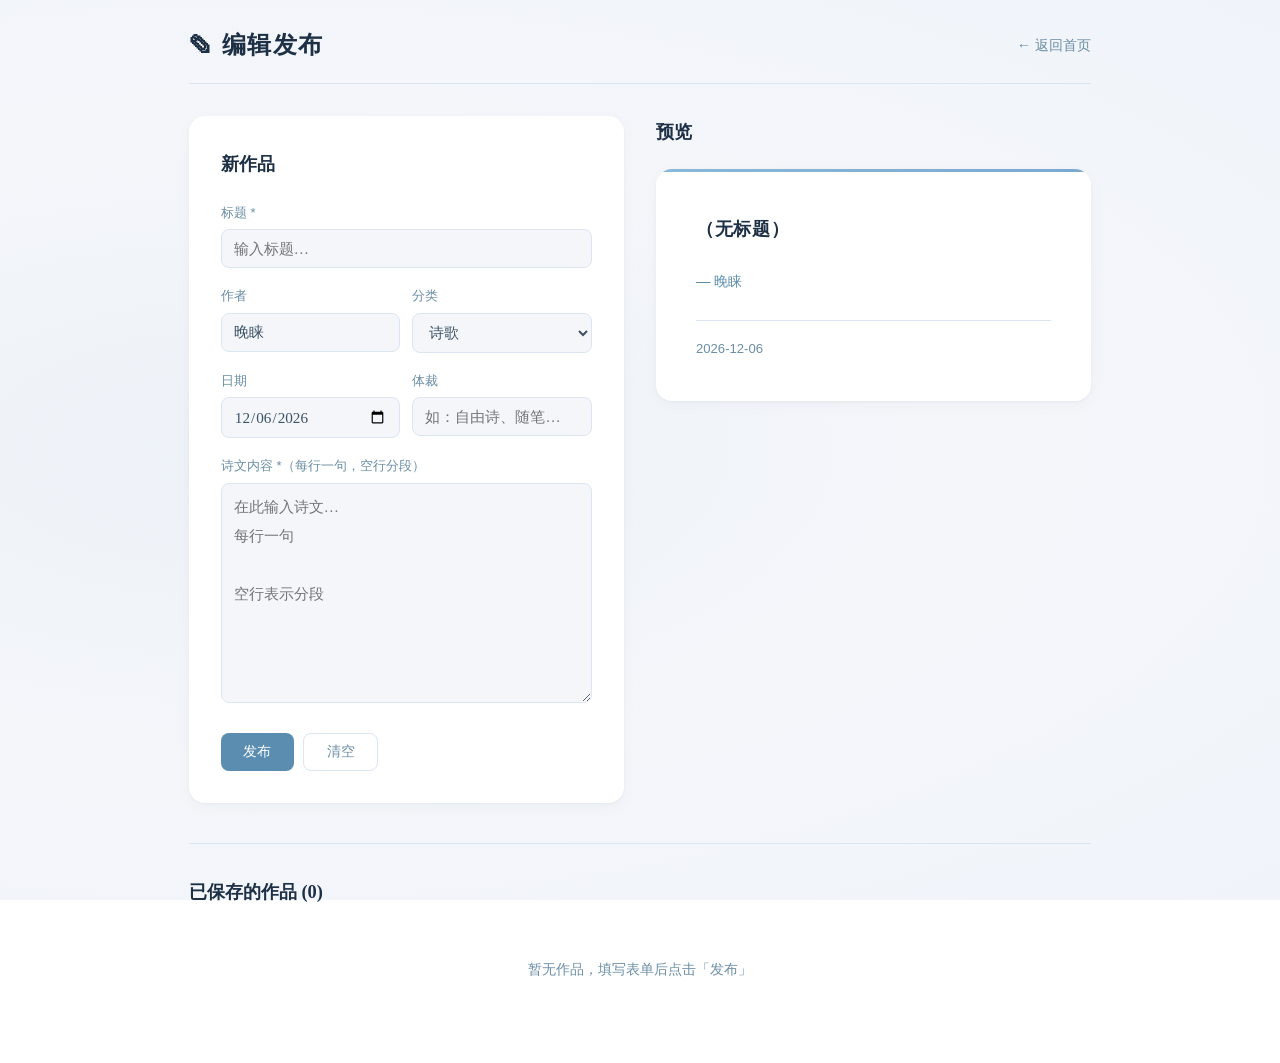
==== editor.html @ 4e7ba487 "新增编辑发布页面 - editor.html: 表单+实时预览+已保存列表(编辑/删除) - 使用localStorage存储用户诗词 - 主页加载时自动合并JSON+localStorage中的诗词" ====
<!DOCTYPE html>
<html lang="zh-CN">
<head>
  <meta charset="UTF-8">
  <meta name="viewport" content="width=device-width, initial-scale=1.0">
  <title>编辑发布 — 晚睐</title>
  <link rel="stylesheet" href="styles.css">
  <style>
    .editor-wrapper {
      max-width: 960px;
      margin: 0 auto;
      padding: 1.5rem 1rem 3rem;
    }

    .editor-header {
      display: flex;
      align-items: center;
      justify-content: space-between;
      margin-bottom: 2rem;
      padding-bottom: 1rem;
      border-bottom: 1px solid var(--color-border);
    }

    .editor-header .back-link {
      font-family: var(--font-ui);
      font-size: 0.9rem;
      color: var(--color-meta);
      text-decoration: none;
      transition: color 0.2s;
    }

    .editor-header .back-link:hover { color: var(--color-accent); }

    .editor-header h1 {
      font-family: var(--font-heading);
      font-size: 1.5rem;
      color: var(--color-heading);
      letter-spacing: 0.06em;
    }

    .editor-main {
      display: grid;
      grid-template-columns: 1fr 1fr;
      gap: 2rem;
      margin-bottom: 2.5rem;
    }

    @media (max-width: 700px) {
      .editor-main {
        grid-template-columns: 1fr;
      }
    }

    /* 表单 */
    .form-panel {
      background: var(--color-card);
      border-radius: var(--radius-card);
      box-shadow: var(--shadow-card);
      padding: 2rem;
    }

    .form-panel h2 {
      font-family: var(--font-heading);
      font-size: 1.15rem;
      color: var(--color-heading);
      margin-bottom: 1.2rem;
    }

    .form-group {
      margin-bottom: 1rem;
    }

    .form-row {
      display: flex;
      gap: 0.75rem;
    }

    .form-row .form-group { flex: 1; }

    .form-group label {
      display: block;
      font-family: var(--font-ui);
      font-size: 0.82rem;
      color: var(--color-meta);
      margin-bottom: 0.3rem;
    }

    .form-group input,
    .form-group select,
    .form-group textarea {
      width: 100%;
      font-family: var(--font-body);
      font-size: 0.95rem;
      padding: 0.6rem 0.75rem;
      border: 1px solid var(--color-border);
      border-radius: 8px;
      background: var(--color-bg);
      color: var(--color-body);
      transition: border-color 0.2s;
      outline: none;
    }

    .form-group input:focus,
    .form-group select:focus,
    .form-group textarea:focus {
      border-color: var(--color-accent);
      box-shadow: 0 0 0 3px rgba(91,141,176,0.12);
    }

    .form-group textarea {
      min-height: 220px;
      line-height: 1.9;
      resize: vertical;
    }

    .form-actions {
      display: flex;
      gap: 0.6rem;
      margin-top: 1.2rem;
    }

    .btn {
      font-family: var(--font-ui);
      font-size: 0.9rem;
      padding: 0.55rem 1.4rem;
      border-radius: 8px;
      border: none;
      cursor: pointer;
      transition: all 0.2s;
    }

    .btn-primary {
      background: var(--color-accent);
      color: #fff;
    }

    .btn-primary:hover { background: var(--color-accent-light); }

    .btn-outline {
      background: transparent;
      border: 1px solid var(--color-border);
      color: var(--color-meta);
    }

    .btn-outline:hover { border-color: var(--color-accent); color: var(--color-accent); }

    .btn-danger {
      background: transparent;
      border: 1px solid #dcc;
      color: #b0606c;
      font-size: 0.8rem;
      padding: 0.3rem 0.8rem;
    }

    .btn-danger:hover { background: #fdf2f2; }

    /* 预览 */
    .preview-panel h2 {
      font-family: var(--font-heading);
      font-size: 1.15rem;
      color: var(--color-heading);
      margin-bottom: 1.2rem;
    }

    #preview-card {
      min-height: 150px;
    }

    .preview-placeholder {
      text-align: center;
      color: var(--color-meta);
      font-family: var(--font-ui);
      font-size: 0.9rem;
      padding: 3rem 1rem;
      background: var(--color-bg);
      border-radius: var(--radius-card);
    }

    /* 已保存列表 */
    .saved-section {
      border-top: 1px solid var(--color-border);
      padding-top: 2rem;
    }

    .saved-section h2 {
      font-family: var(--font-heading);
      font-size: 1.15rem;
      color: var(--color-heading);
      margin-bottom: 1rem;
    }

    .saved-list { display: flex; flex-direction: column; gap: 0.75rem; }

    .saved-item {
      display: flex;
      align-items: center;
      justify-content: space-between;
      gap: 1rem;
      padding: 1rem 1.2rem;
      background: var(--color-card);
      border-radius: 10px;
      box-shadow: var(--shadow-card);
    }

    .saved-item .item-info {
      flex: 1;
      min-width: 0;
    }

    .saved-item .item-title {
      font-family: var(--font-heading);
      font-size: 1rem;
      color: var(--color-heading);
    }

    .saved-item .item-meta {
      font-family: var(--font-ui);
      font-size: 0.78rem;
      color: var(--color-meta);
      margin-top: 0.15rem;
    }

    .saved-item .item-actions {
      display: flex;
      gap: 0.4rem;
      flex-shrink: 0;
    }

    .empty-saved {
      text-align: center;
      color: var(--color-meta);
      font-family: var(--font-ui);
      font-size: 0.9rem;
      padding: 2rem;
    }

    .toast {
      position: fixed;
      bottom: 2rem;
      left: 50%;
      transform: translateX(-50%);
      background: var(--color-heading);
      color: #fff;
      font-family: var(--font-ui);
      font-size: 0.9rem;
      padding: 0.65rem 1.5rem;
      border-radius: 20px;
      z-index: 999;
      opacity: 0;
      transition: opacity 0.3s ease;
      pointer-events: none;
    }

    .toast.show { opacity: 1; }
  </style>
</head>
<body>

  <div class="editor-wrapper">
    <div class="editor-header">
      <h1>✎ 编辑发布</h1>
      <a href="index.html" class="back-link">← 返回首页</a>
    </div>

    <div class="editor-main">
      <!-- 表单 -->
      <div class="form-panel">
        <h2 id="form-title">新作品</h2>
        <div class="form-group">
          <label for="poem-title">标题 *</label>
          <input type="text" id="poem-title" placeholder="输入标题…" maxlength="60">
        </div>
        <div class="form-row">
          <div class="form-group">
            <label for="poem-author">作者</label>
            <input type="text" id="poem-author" value="晚睐" maxlength="30">
          </div>
          <div class="form-group">
            <label for="poem-category">分类</label>
            <select id="poem-category">
              <option value="poetry">诗歌</option>
              <option value="prose">散文</option>
            </select>
          </div>
        </div>
        <div class="form-row">
          <div class="form-group">
            <label for="poem-date">日期</label>
            <input type="date" id="poem-date">
          </div>
          <div class="form-group">
            <label for="poem-form">体裁</label>
            <input type="text" id="poem-form" placeholder="如：自由诗、随笔…" maxlength="20">
          </div>
        </div>
        <div class="form-group">
          <label for="poem-lines">诗文内容 *（每行一句，空行分段）</label>
          <textarea id="poem-lines" placeholder="在此输入诗文…&#10;每行一句&#10;&#10;空行表示分段"></textarea>
        </div>
        <div class="form-actions">
          <button class="btn btn-primary" id="btn-save">发布</button>
          <button class="btn btn-outline" id="btn-clear">清空</button>
        </div>
        <input type="hidden" id="edit-id" value="">
      </div>

      <!-- 预览 -->
      <div class="preview-panel">
        <h2>预览</h2>
        <div id="preview-card">
          <div class="preview-placeholder">填写标题和内容后<br>此处显示实时预览</div>
        </div>
      </div>
    </div>

    <!-- 已保存列表 -->
    <div class="saved-section">
      <h2>已保存的作品 (<span id="saved-count">0</span>)</h2>
      <div class="saved-list" id="saved-list">
        <div class="empty-saved">暂无作品，填写表单后点击「发布」</div>
      </div>
    </div>
  </div>

  <div class="toast" id="toast"></div>

  <script>
  (function () {
    'use strict';

    var STORAGE_KEY = 'user-poems';

    var titleInp = document.getElementById('poem-title');
    var authorInp = document.getElementById('poem-author');
    var categorySel = document.getElementById('poem-category');
    var dateInp = document.getElementById('poem-date');
    var formInp = document.getElementById('poem-form');
    var linesInp = document.getElementById('poem-lines');
    var editId = document.getElementById('edit-id');
    var btnSave = document.getElementById('btn-save');
    var btnClear = document.getElementById('btn-clear');
    var formTitle = document.getElementById('form-title');
    var previewCard = document.getElementById('preview-card');
    var savedList = document.getElementById('saved-list');
    var savedCount = document.getElementById('saved-count');

    /* ---- 设置今天日期 ---- */
    dateInp.value = new Date().toISOString().split('T')[0];

    /* ---- 加载已保存 ---- */
    function loadStored() {
      try {
        return JSON.parse(localStorage.getItem(STORAGE_KEY) || '[]');
      } catch (e) { return []; }
    }

    function saveStored(poems) {
      localStorage.setItem(STORAGE_KEY, JSON.stringify(poems));
    }

    /* ---- 实时预览 ---- */
    function updatePreview() {
      var poem = buildPoemFromForm();
      if (!poem.title && !poem.lines.length) {
        previewCard.innerHTML = '<div class="preview-placeholder">填写标题和内容后<br>此处显示实时预览</div>';
        return;
      }
      previewCard.innerHTML = createCardHTML(poem);
    }

    function buildPoemFromForm() {
      var rawLines = linesInp.value.split('\n');
      return {
        id: editId.value || '',
        title: titleInp.value.trim(),
        author: authorInp.value.trim() || '晚睐',
        category: categorySel.value,
        date: dateInp.value,
        form: formInp.value.trim(),
        lines: rawLines
      };
    }

    function createCardHTML(poem) {
      var h = '<article class="poem-card" style="pointer-events:none">';
      h += '<div class="card-header">';
      h += '<h2 class="card-title">' + esc(poem.title || '（无标题）') + '</h2>';
      h += '<span class="card-author">— ' + esc(poem.author) + '</span>';
      h += '</div>';
      h += '<div class="card-body">';
      poem.lines.forEach(function (line) {
        if (line === '') {
          h += '<span class="stanza-break" aria-hidden="true"></span>';
        } else {
          h += '<p>' + esc(line) + '</p>';
        }
      });
      h += '</div>';
      var parts = [];
      if (poem.date) parts.push(poem.date);
      if (poem.form) parts.push(poem.form);
      if (parts.length) {
        h += '<div class="card-meta">' + esc(parts.join(' · ')) + '</div>';
      }
      h += '</article>';
      return h;
    }

    function esc(s) {
      return String(s).replace(/&/g, '&amp;').replace(/</g, '&lt;').replace(/>/g, '&gt;');
    }

    /* ---- 保存 ---- */
    function save() {
      var poem = buildPoemFromForm();
      if (!poem.title) { toast('请输入标题'); titleInp.focus(); return; }
      var hasContent = poem.lines.some(function (l) { return l.trim() !== ''; });
      if (!hasContent) { toast('请输入诗文内容'); linesInp.focus(); return; }

      var poems = loadStored();

      if (editId.value) {
        // 编辑模式
        for (var i = 0; i < poems.length; i++) {
          if (poems[i].id === editId.value) {
            poems[i] = poem;
            break;
          }
        }
        toast('已更新');
      } else {
        // 新增
        poem.id = 'user-' + Date.now();
        poems.push(poem);
        toast('已发布');
      }

      saveStored(poems);
      clearForm();
      renderSaved();
    }

    /* ---- 清空表单 ---- */
    function clearForm() {
      titleInp.value = '';
      authorInp.value = '晚睐';
      categorySel.value = 'poetry';
      dateInp.value = new Date().toISOString().split('T')[0];
      formInp.value = '';
      linesInp.value = '';
      editId.value = '';
      formTitle.textContent = '新作品';
      btnSave.textContent = '发布';
      updatePreview();
    }

    /* ---- 编辑已有 ---- */
    function editPoem(id) {
      var poems = loadStored();
      var poem = poems.find(function (p) { return p.id === id; });
      if (!poem) return;
      titleInp.value = poem.title;
      authorInp.value = poem.author;
      categorySel.value = poem.category || 'poetry';
      dateInp.value = poem.date || '';
      formInp.value = poem.form || '';
      linesInp.value = poem.lines.join('\n');
      editId.value = poem.id;
      formTitle.textContent = '编辑作品';
      btnSave.textContent = '保存修改';
      updatePreview();
      window.scrollTo({ top: 0, behavior: 'smooth' });
    }

    /* ---- 删除 ---- */
    function deletePoem(id) {
      if (!confirm('确定删除这篇作品？')) return;
      var poems = loadStored().filter(function (p) { return p.id !== id; });
      saveStored(poems);
      if (editId.value === id) clearForm();
      renderSaved();
      toast('已删除');
    }

    /* ---- 渲染已保存列表 ---- */
    function renderSaved() {
      var poems = loadStored();
      savedCount.textContent = poems.length;

      if (poems.length === 0) {
        savedList.innerHTML = '<div class="empty-saved">暂无作品，填写表单后点击「发布」</div>';
        return;
      }

      var html = '';
      poems.slice().reverse().forEach(function (p) {
        html += '<div class="saved-item">';
        html += '<div class="item-info">';
        html += '<div class="item-title">' + esc(p.title) + '</div>';
        html += '<div class="item-meta">' + esc(p.author) + ' · ' + esc(p.category || '') + ' · ' + esc(p.date || '') + '</div>';
        html += '</div>';
        html += '<div class="item-actions">';
        html += '<button class="btn btn-outline" data-edit="' + p.id + '" style="padding:0.3rem 0.8rem;font-size:0.82rem">编辑</button>';
        html += '<button class="btn btn-danger" data-delete="' + p.id + '">删除</button>';
        html += '</div>';
        html += '</div>';
      });
      savedList.innerHTML = html;

      savedList.querySelectorAll('[data-edit]').forEach(function (btn) {
        btn.addEventListener('click', function () { editPoem(this.dataset.edit); });
      });
      savedList.querySelectorAll('[data-delete]').forEach(function (btn) {
        btn.addEventListener('click', function () { deletePoem(this.dataset.delete); });
      });
    }

    /* ---- Toast ---- */
    var toastEl = document.getElementById('toast');
    var toastTimer;
    function toast(msg) {
      toastEl.textContent = msg;
      toastEl.classList.add('show');
      clearTimeout(toastTimer);
      toastTimer = setTimeout(function () { toastEl.classList.remove('show'); }, 2000);
    }

    /* ---- 事件绑定 ---- */
    btnSave.addEventListener('click', save);
    btnClear.addEventListener('click', clearForm);
    linesInp.addEventListener('input', updatePreview);
    titleInp.addEventListener('input', updatePreview);
    authorInp.addEventListener('input', updatePreview);

    /* ---- 初始 ---- */
    renderSaved();
    updatePreview();
  })();
  </script>
</body>
</html>
---- styles.css ----
/* ============================================
   晚睐 — 设计系统 (浅色系)
   ============================================ */

:root {
  /* 配色 */
  --color-bg: #f4f6fa;
  --color-card: #ffffff;
  --color-accent: #5b8db0;
  --color-accent-light: #8ab8d8;
  --color-heading: #1e3045;
  --color-body: #3d5265;
  --color-meta: #6b8ea5;
  --color-border: #dce6f0;
  --color-gradient-start: #d4e2f0;
  --color-gradient-end: #d8e0f2;

  /* 卡片渐变装饰 */
  --card-accent-gradient: linear-gradient(90deg, #8ab8d8, #7ba8d0);
  --card-hover-gradient: linear-gradient(135deg, #e8f0f8 0%, #ecf2fa 100%);

  /* 字体 */
  --font-heading: Georgia, 'Noto Serif SC', 'STSong', 'SimSun', serif;
  --font-body: Charter, Georgia, 'Noto Serif SC', 'STSong', serif;
  --font-ui: -apple-system, BlinkMacSystemFont, 'Segoe UI', 'PingFang SC', 'Microsoft YaHei', sans-serif;

  /* 间距 */
  --content-max: 720px;
  --card-padding: 2.5rem;
  --card-gap: 2rem;

  /* 阴影 */
  --shadow-card: 0 1px 3px rgba(30, 48, 69, 0.04), 0 4px 16px rgba(30, 48, 69, 0.03);
  --shadow-card-hover: 0 2px 6px rgba(30, 48, 69, 0.06), 0 8px 24px rgba(30, 48, 69, 0.05);

  /* 圆角 */
  --radius-card: 16px;
  --radius-btn: 24px;
}

/* ============================================
   幕布揭晓 — 梅花封面
   ============================================ */

.curtain {
  position: fixed;
  inset: 0;
  z-index: 1000;
  cursor: pointer;
  overflow: hidden;
}

.curtain-cover {
  position: fixed;
  inset: 0;
  z-index: 1001;
  display: flex;
  align-items: center;
  justify-content: center;
  background:
    radial-gradient(ellipse at 72% 22%, rgba(235,185,200,0.14) 0%, transparent 50%),
    radial-gradient(ellipse at 18% 65%, rgba(215,195,175,0.08) 0%, transparent 40%),
    radial-gradient(ellipse at 50% 80%, rgba(210,190,170,0.06) 0%, transparent 45%),
    linear-gradient(175deg, #fbf7f2 0%, #f6f0e6 35%, #f2e9db 70%, #efe4d4 100%);
  transition: transform 0.8s cubic-bezier(0.7, 0, 0.25, 1);
}

/* 宣纸纹理 */
.curtain-cover::before {
  content: '';
  position: absolute;
  inset: 0;
  z-index: 0;
  opacity: 0.25;
  background-image:
    radial-gradient(circle at 20% 30%, rgba(180,160,140,0.08) 0.5px, transparent 0.5px),
    radial-gradient(circle at 60% 70%, rgba(160,140,120,0.06) 0.4px, transparent 0.4px),
    radial-gradient(circle at 80% 20%, rgba(180,160,140,0.07) 0.6px, transparent 0.6px),
    radial-gradient(circle at 40% 55%, rgba(170,150,130,0.05) 0.5px, transparent 0.5px);
  background-size: 120px 100px, 150px 130px, 100px 80px, 140px 110px;
  background-position: 0 0, 30px 20px, 10px 40px, 50px 10px;
  pointer-events: none;
}

.curtain.open .curtain-cover {
  transform: translateY(-100%);
}

/* 梅花 SVG */
.plum-branch {
  position: fixed;
  top: -8%;
  right: -12%;
  width: 75%;
  height: 75%;
  max-width: 600px;
  z-index: 1002;
  pointer-events: none;
  transition: transform 0.8s cubic-bezier(0.7, 0, 0.25, 1), opacity 0.6s ease;
}

.curtain.open .plum-branch {
  transform: translateY(-50px);
  opacity: 0;
}

/* 中心文字 */
.curtain-center {
  position: relative;
  z-index: 1003;
  text-align: center;
  pointer-events: none;
  transition: opacity 0.5s ease, transform 0.5s ease;
}

.curtain.open .curtain-center {
  opacity: 0;
  transform: translateY(-25px);
}

.curtain-title {
  font-family: var(--font-heading);
  font-size: 3.5rem;
  font-size: clamp(3rem, 8vw, 5rem);
  color: #2a1a10;
  font-weight: 700;
  letter-spacing: 0.15em;
  margin-bottom: 0.6rem;
  text-shadow: 0 1px 3px rgba(0,0,0,0.06);
}

.curtain-subtitle {
  font-family: var(--font-ui);
  font-size: 0.9rem;
  font-size: clamp(0.9rem, 2vw, 1.1rem);
  color: rgba(80,60,40,0.5);
  letter-spacing: 0.1em;
  margin-bottom: 2.8rem;
}

.curtain-hint {
  font-family: var(--font-ui);
  font-size: 0.85rem;
  color: rgba(100,75,50,0.4);
  letter-spacing: 0.08em;
  animation: hint-pulse 2.5s ease-in-out infinite;
}

@keyframes hint-pulse {
  0%, 100% { opacity: 0.3; }
  50% { opacity: 0.8; }
}

/* 落花容器 */
.curtain-petals {
  position: fixed;
  inset: 0;
  z-index: 1004;
  pointer-events: none;
  overflow: hidden;
}

.petal {
  position: absolute;
  top: -20px;
  width: 12px;
  height: 14px;
  border-radius: 50% 0 50% 50%;
  background: var(--petal-color, #eab8c8);
  opacity: 0;
  animation: petal-fall linear infinite;
}

@keyframes petal-fall {
  0% {
    transform: translateY(0) translateX(0) rotate(0deg);
    opacity: 0;
  }
  6% {
    opacity: 0.7;
  }
  55% {
    opacity: 0.45;
  }
  100% {
    transform: translateY(108vh) translateX(var(--drift, 50px)) rotate(var(--spin, 400deg));
    opacity: 0;
  }
}

/* 移动端幕布调整 */
@media (max-width: 640px) {
  .plum-branch {
    top: -5%;
    right: -20%;
    width: 90%;
    height: 55%;
  }

  .curtain-title {
    letter-spacing: 0.1em;
  }

  .curtain-subtitle {
    margin-bottom: 2rem;
  }

  .petal {
    width: 10px;
    height: 12px;
  }
}

/* ============================================
   基础重置
   ============================================ */

*,
*::before,
*::after {
  box-sizing: border-box;
  margin: 0;
  padding: 0;
}

html {
  scroll-behavior: smooth;
  -webkit-font-smoothing: antialiased;
  -moz-osx-font-smoothing: grayscale;
}

body {
  font-family: var(--font-body);
  font-size: 1.1rem;
  line-height: 1.8;
  color: var(--color-body);
  background:
    radial-gradient(ellipse at 20% 50%, #edf2f8 0%, var(--color-bg) 50%, #f0f4fa 100%);
  background-attachment: fixed;
  min-height: 100vh;
  display: flex;
  flex-direction: column;
}

::selection {
  background: var(--color-gradient-start);
  color: var(--color-heading);
}

/* ============================================
   跳过链接 (无障碍)
   ============================================ */

.skip-link {
  position: absolute;
  top: -100px;
  left: 1rem;
  background: var(--color-heading);
  color: #fff;
  padding: 0.5rem 1rem;
  border-radius: 0 0 4px 4px;
  z-index: 100;
  font-family: var(--font-ui);
  font-size: 0.9rem;
  text-decoration: none;
}

.skip-link:focus {
  top: 0;
}

/* ============================================
   导航栏
   ============================================ */

.site-header {
  padding: 1.5rem 1rem;
  position: sticky;
  top: 0;
  z-index: 10;
  background: rgba(244, 246, 250, 0.85);
  backdrop-filter: blur(12px);
  -webkit-backdrop-filter: blur(12px);
  border-bottom: 1px solid var(--color-border);
}

.header-inner {
  max-width: var(--content-max);
  margin: 0 auto;
  display: flex;
  align-items: center;
  justify-content: space-between;
  flex-wrap: wrap;
  gap: 0.75rem;
}

.site-title {
  font-family: var(--font-heading);
  font-size: 1.3rem;
  font-weight: 700;
  color: var(--color-heading);
  text-decoration: none;
  letter-spacing: 0.08em;
}

.filter-nav {
  display: flex;
  gap: 0.4rem;
  flex-wrap: wrap;
}

.filter-btn {
  font-family: var(--font-ui);
  font-size: 0.85rem;
  padding: 0.4rem 1rem;
  border: 1px solid var(--color-border);
  border-radius: var(--radius-btn);
  background: transparent;
  color: var(--color-meta);
  cursor: pointer;
  transition: all 0.2s ease;
}

.filter-btn:hover {
  color: var(--color-accent);
  border-color: var(--color-accent);
}

.filter-btn.active {
  background: var(--color-accent);
  color: #fff;
  border-color: var(--color-accent);
}

/* ============================================
   英雄区
   ============================================ */

.hero {
  text-align: center;
  padding: 4rem 1rem 2rem;
}

.hero-title {
  font-family: var(--font-heading);
  font-size: 2.5rem;
  font-size: clamp(2.5rem, 6vw, 3.8rem);
  color: var(--color-heading);
  font-weight: 700;
  letter-spacing: 0.12em;
  margin-bottom: 0.75rem;
}

.hero-subtitle {
  font-family: var(--font-ui);
  font-size: 1.05rem;
  color: var(--color-meta);
  font-weight: 400;
  letter-spacing: 0.04em;
}

/* ============================================
   主内容区
   ============================================ */

main {
  flex: 1;
  padding: 0 1rem 4rem;
  position: relative;
  z-index: 2;
}

.poems-container {
  max-width: var(--content-max);
  margin: 0 auto;
  display: flex;
  flex-direction: column;
  gap: var(--card-gap);
}

/* gap fallback for older browsers */
.poem-card + .poem-card {
  margin-top: var(--card-gap);
}

@supports (gap: 1px) {
  .poem-card + .poem-card {
    margin-top: 0;
  }
}

.loading-text,
.error-text,
.empty-text {
  text-align: center;
  color: var(--color-meta);
  font-family: var(--font-ui);
  padding: 3rem 1rem;
}

.error-text {
  color: #b0606c;
}

/* ============================================
   诗歌卡片
   ============================================ */

.poem-card {
  background: var(--color-card);
  border-radius: var(--radius-card);
  box-shadow: var(--shadow-card);
  padding: var(--card-padding);
  position: relative;
  overflow: hidden;
  transition: transform 0.25s ease, box-shadow 0.25s ease;
}

.poem-card::before {
  content: '';
  position: absolute;
  top: 0;
  left: 0;
  right: 0;
  height: 3px;
  background: var(--card-accent-gradient);
  border-radius: var(--radius-card) var(--radius-card) 0 0;
}

@media (prefers-reduced-motion: no-preference) {
  .poem-card:hover {
    transform: translateY(-2px);
    box-shadow: var(--shadow-card-hover);
  }
}

.card-header {
  margin-bottom: 1.5rem;
  padding-top: 0.25rem;
}

.card-title {
  font-family: var(--font-heading);
  font-size: 1.35rem;
  font-size: clamp(1.35rem, 3vw, 1.7rem);
  color: var(--color-heading);
  font-weight: 700;
  margin-bottom: 0.25rem;
  letter-spacing: 0.04em;
}

.card-author {
  font-family: var(--font-ui);
  font-size: 0.9rem;
  color: var(--color-accent);
  font-weight: 500;
}

.card-body {
  font-family: var(--font-body);
  font-size: 1rem;
  font-size: clamp(1rem, 2vw, 1.15rem);
  line-height: 1.9;
  color: var(--color-body);
  overflow-wrap: break-word;
  word-break: break-word;
}

.stanza-break {
  display: block;
  margin-top: 1.2rem;
}

.card-meta {
  margin-top: 1.5rem;
  padding-top: 1rem;
  border-top: 1px solid var(--color-border);
  font-family: var(--font-ui);
  font-size: 0.82rem;
  color: var(--color-meta);
  display: flex;
  gap: 1rem;
  flex-wrap: wrap;
}

/* ============================================
   页脚
   ============================================ */

.site-footer {
  text-align: center;
  padding: 2rem 1rem;
  font-family: var(--font-ui);
  font-size: 0.85rem;
  color: var(--color-meta);
  border-top: 1px solid var(--color-border);
}

/* ============================================
   枫叶飘落特效
   ============================================ */

#leaves-container {
  position: fixed;
  top: 0;
  left: 0;
  width: 100%;
  height: 100%;
  pointer-events: none;
  z-index: 1;
  overflow: hidden;
}

.leaf {
  position: absolute;
  top: -60px;
  font-size: 1.2rem;
  opacity: 0.25;
  animation: leaf-fall linear infinite;
}

@keyframes leaf-fall {
  0% {
    transform: translateY(0) translateX(0) rotate(0deg);
    opacity: 0;
  }
  5% {
    opacity: 0.3;
  }
  50% {
    opacity: 0.22;
    transform: translateY(50vh) translateX(40px) rotate(120deg);
  }
  90% {
    opacity: 0.12;
  }
  100% {
    transform: translateY(105vh) translateX(-20px) rotate(280deg);
    opacity: 0;
  }
}

.leaf.sm { font-size: 0.9rem; }
.leaf.md { font-size: 1.3rem; }
.leaf.lg { font-size: 1.7rem; }

@media (max-width: 640px) {
  .leaf { font-size: 1rem; }
  .leaf.sm { font-size: 0.75rem; }
  .leaf.md { font-size: 1.05rem; }
  .leaf.lg { font-size: 1.3rem; }
}

@media (prefers-reduced-motion) {
  #leaves-container { display: none; }
}

/* ============================================
   工具类
   ============================================ */

.hidden {
  display: none;
}

/* ============================================
   响应式
   ============================================ */

@media (max-width: 640px) {
  :root {
    --card-padding: 1.5rem;
    --card-gap: 1.25rem;
  }

  .header-inner {
    flex-direction: column;
    align-items: flex-start;
  }

  .hero {
    padding: 2.5rem 1rem 1.5rem;
  }

  .poem-card {
    border-radius: 12px;
  }

  .poem-card::before {
    border-radius: 12px 12px 0 0;
  }

  .card-body {
    line-height: 1.85;
  }

  main {
    padding-bottom: 2.5rem;
  }
}

@media (max-width: 400px) {
  .filter-nav {
    flex-direction: column;
    width: 100%;
  }

  .filter-btn {
    text-align: center;
  }
}

/* ============================================
   打印样式
   ============================================ */

@media print {
  .site-header,
  .filter-nav,
  .skip-link,
  .site-footer {
    display: none;
  }

  body {
    background: #fff;
    color: #000;
  }

  .poem-card {
    box-shadow: none;
    border: 1px solid #ddd;
    break-inside: avoid;
    page-break-inside: avoid;
  }

  .poem-card::before {
    background: #999;
  }
}
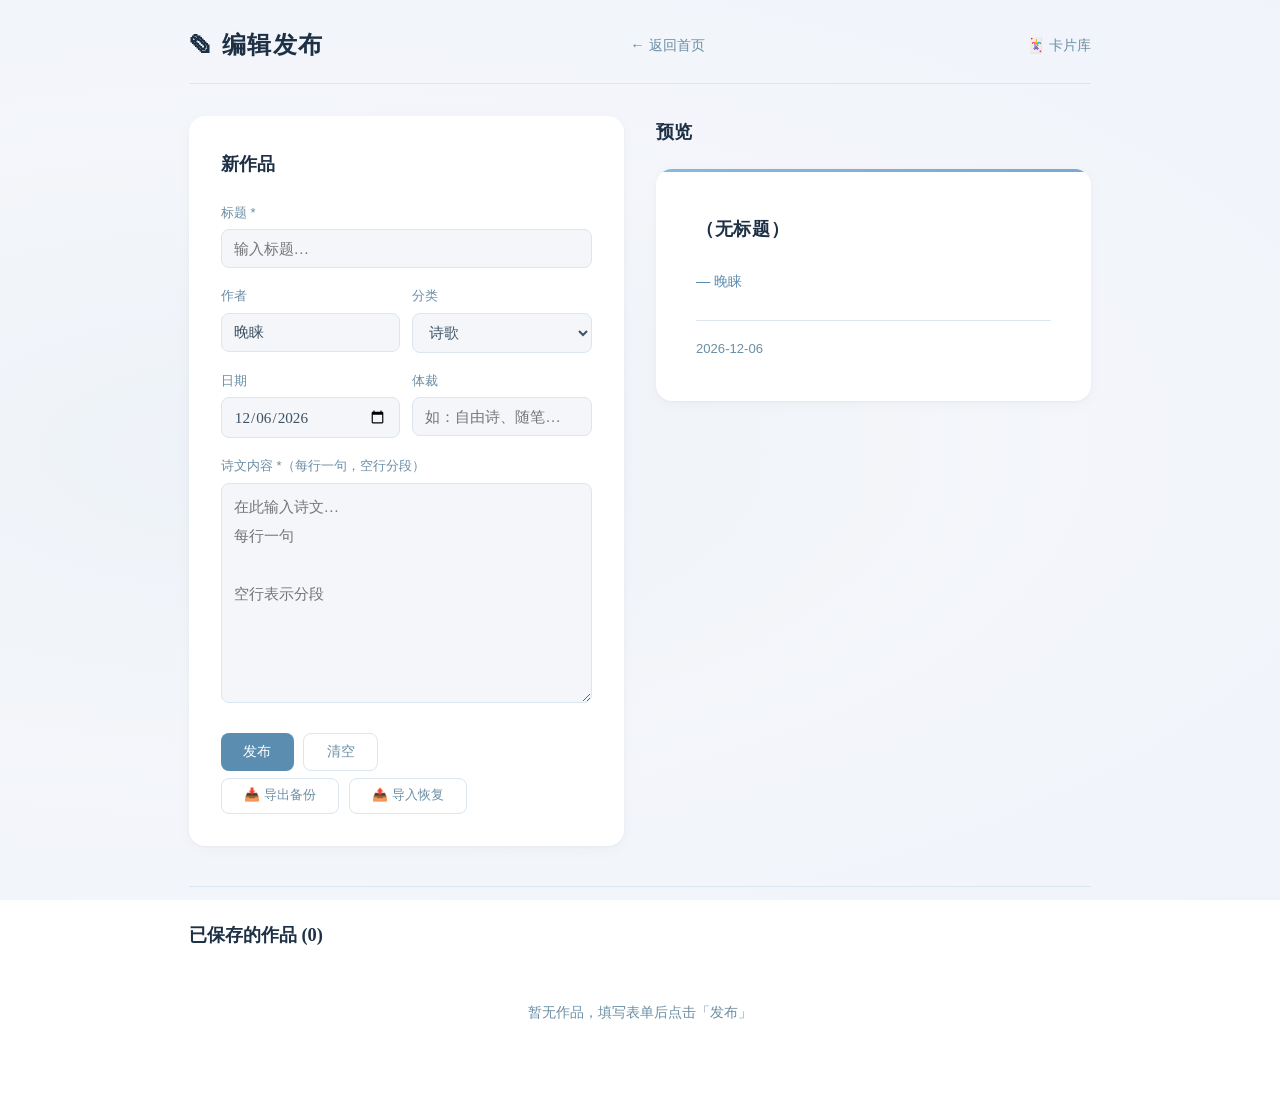
==== commit e965a5d6: "收藏页+编辑页添加导出导入备份功能 - 导出：下载JSON备份文件 - 导入：合并恢复（自动去重） - 防止换设备/清缓存导致数据丢失" ====
--- a/editor.html
+++ b/editor.html
@@ -260,6 +260,7 @@
     <div class="editor-header">
       <h1>✎ 编辑发布</h1>
       <a href="index.html" class="back-link">← 返回首页</a>
+      <a href="cards.html" class="back-link" style="margin-left:1rem;">🃏 卡片库</a>
     </div>
 
     <div class="editor-main">
@@ -301,6 +302,11 @@
           <button class="btn btn-primary" id="btn-save">发布</button>
           <button class="btn btn-outline" id="btn-clear">清空</button>
         </div>
+        <div class="form-actions" style="margin-top:0.4rem">
+          <button class="btn btn-outline" id="btn-export" style="font-size:0.8rem;">📥 导出备份</button>
+          <button class="btn btn-outline" id="btn-import" style="font-size:0.8rem;">📤 导入恢复</button>
+        </div>
+        <input type="file" id="import-file" accept=".json" style="display:none">
         <input type="hidden" id="edit-id" value="">
       </div>
 
@@ -526,6 +532,52 @@
     }
 
     /* ---- 事件绑定 ---- */
+    /* ---- 导出备份 ---- */
+    document.getElementById('btn-export').addEventListener('click', function () {
+      var items = loadStored();
+      if (items.length === 0) { toast('没有可导出的内容'); return; }
+      var blob = new Blob([JSON.stringify(items, null, 2)], { type: 'application/json' });
+      var url = URL.createObjectURL(blob);
+      var a = document.createElement('a');
+      a.href = url;
+      a.download = '诗词草稿-备份-' + new Date().toISOString().split('T')[0] + '.json';
+      a.click();
+      URL.revokeObjectURL(url);
+      toast('备份已下载 (' + items.length + ' 篇)');
+    });
+
+    /* ---- 导入恢复 ---- */
+    var importFile = document.getElementById('import-file');
+    document.getElementById('btn-import').addEventListener('click', function () {
+      importFile.click();
+    });
+    importFile.addEventListener('change', function () {
+      var file = this.files[0];
+      if (!file) return;
+      var reader = new FileReader();
+      reader.onload = function (e) {
+        try {
+          var data = JSON.parse(e.target.result);
+          if (!Array.isArray(data)) throw new Error('格式错误');
+          var existing = loadStored();
+          var merged = existing.concat(data);
+          var seen = {};
+          merged = merged.filter(function (it) {
+            if (seen[it.id]) return false;
+            seen[it.id] = true;
+            return true;
+          });
+          saveStored(merged);
+          renderSaved();
+          toast('已导入 ' + data.length + ' 篇（合并后共 ' + merged.length + ' 篇）');
+        } catch (err) {
+          toast('文件格式错误，请选择有效的备份文件');
+        }
+      };
+      reader.readAsText(file);
+      importFile.value = '';
+    });
+
     btnSave.addEventListener('click', save);
     btnClear.addEventListener('click', clearForm);
     linesInp.addEventListener('input', updatePreview);
--- a/styles.css
+++ b/styles.css
@@ -332,6 +332,22 @@
   border-color: var(--color-accent);
 }
 
+/* 编辑入口 */
+.editor-nav-link {
+  font-family: var(--font-ui);
+  font-size: 1.05rem;
+  color: var(--color-meta);
+  text-decoration: none;
+  padding: 0.2rem 0.5rem;
+  border-radius: 6px;
+  transition: color 0.2s, background 0.2s;
+}
+
+.editor-nav-link:hover {
+  color: var(--color-accent);
+  background: rgba(91,141,176,0.08);
+}
+
 /* ============================================
    英雄区
    ============================================ */
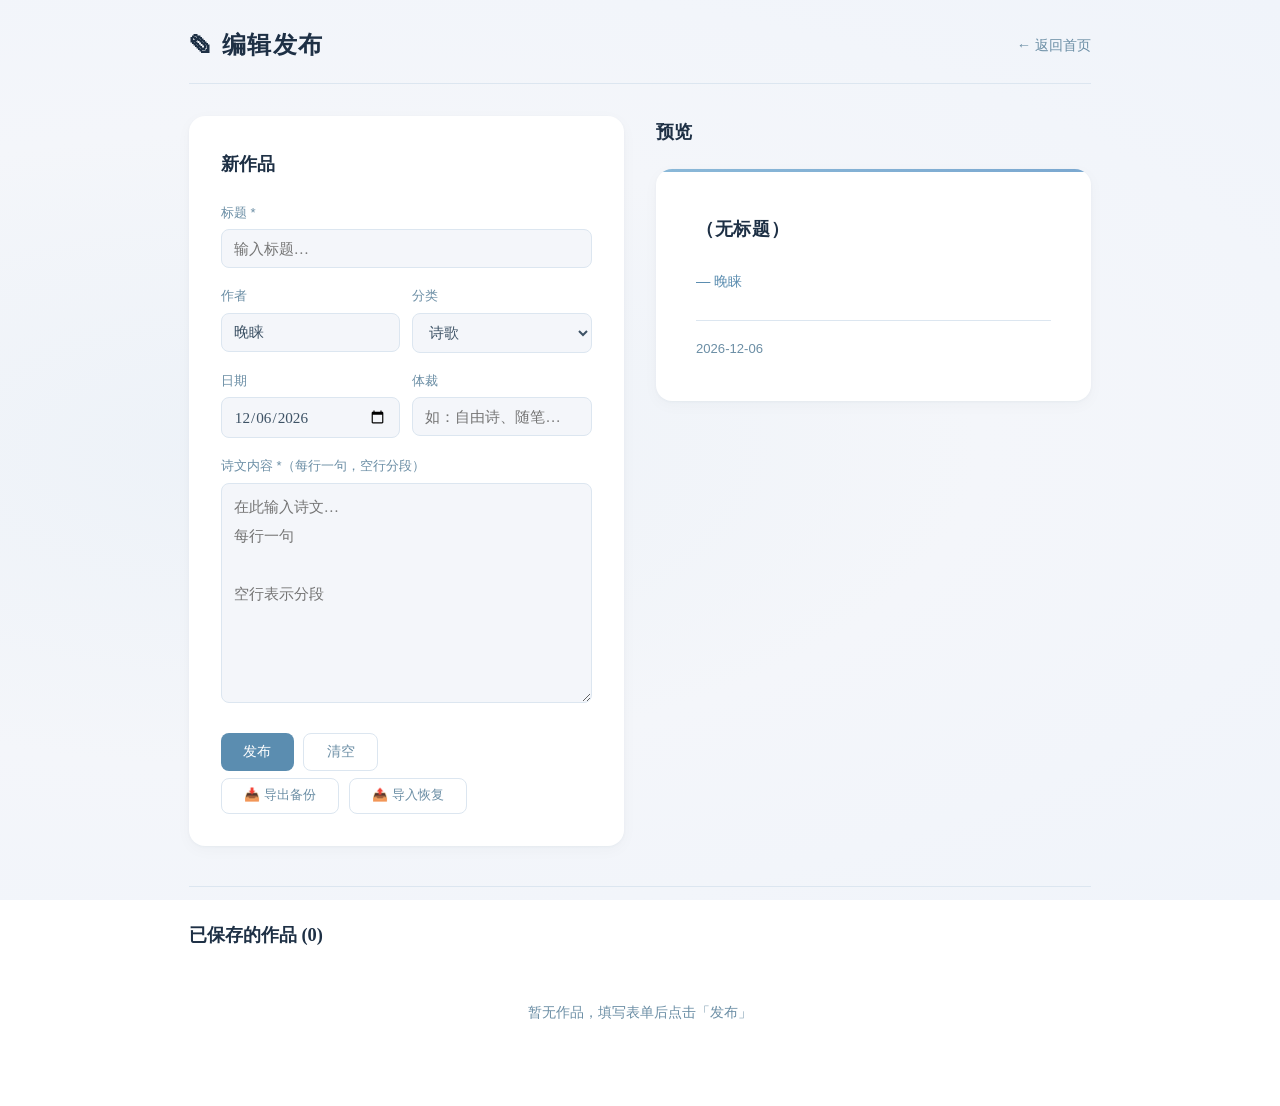
==== commit 73b7453b: "修复卡片库404：移除不存在的cards.html链接" ====
--- a/editor.html
+++ b/editor.html
@@ -260,7 +260,6 @@
     <div class="editor-header">
       <h1>✎ 编辑发布</h1>
       <a href="index.html" class="back-link">← 返回首页</a>
-      <a href="cards.html" class="back-link" style="margin-left:1rem;">🃏 卡片库</a>
     </div>
 
     <div class="editor-main">
